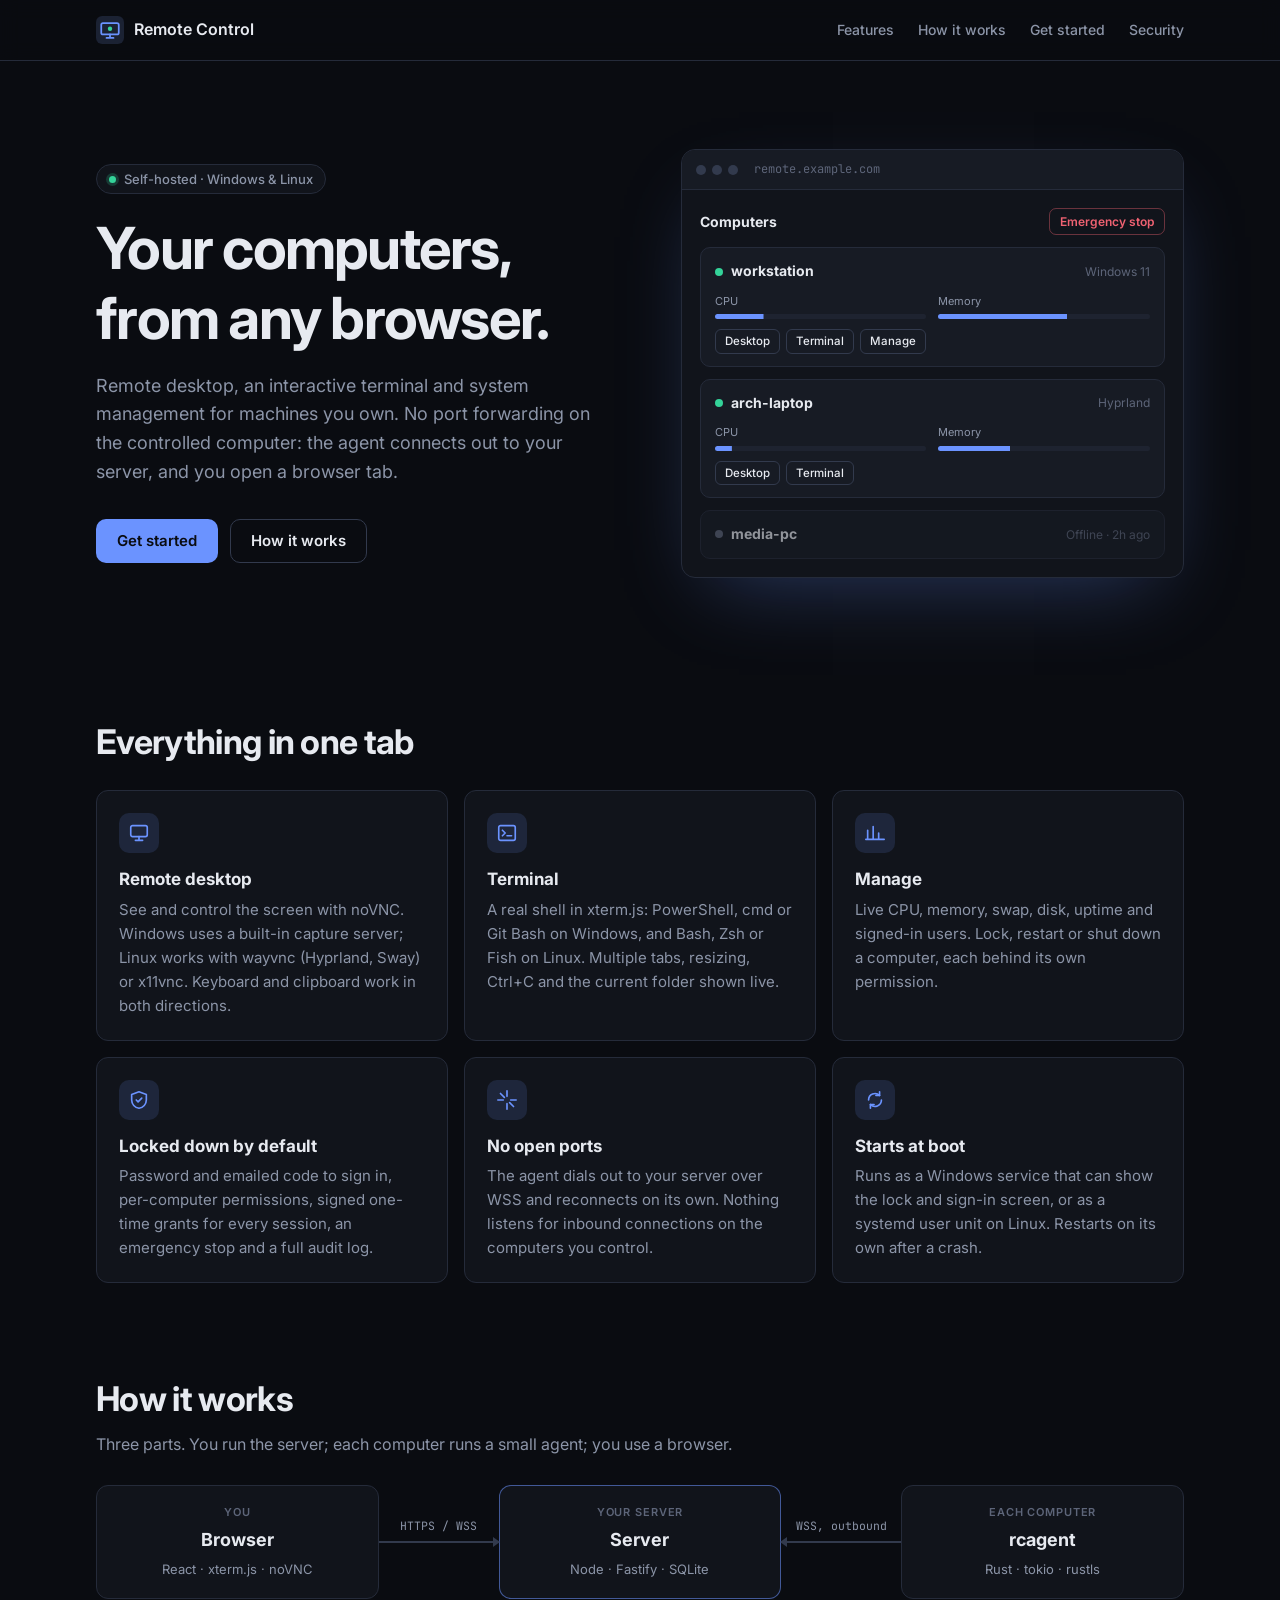
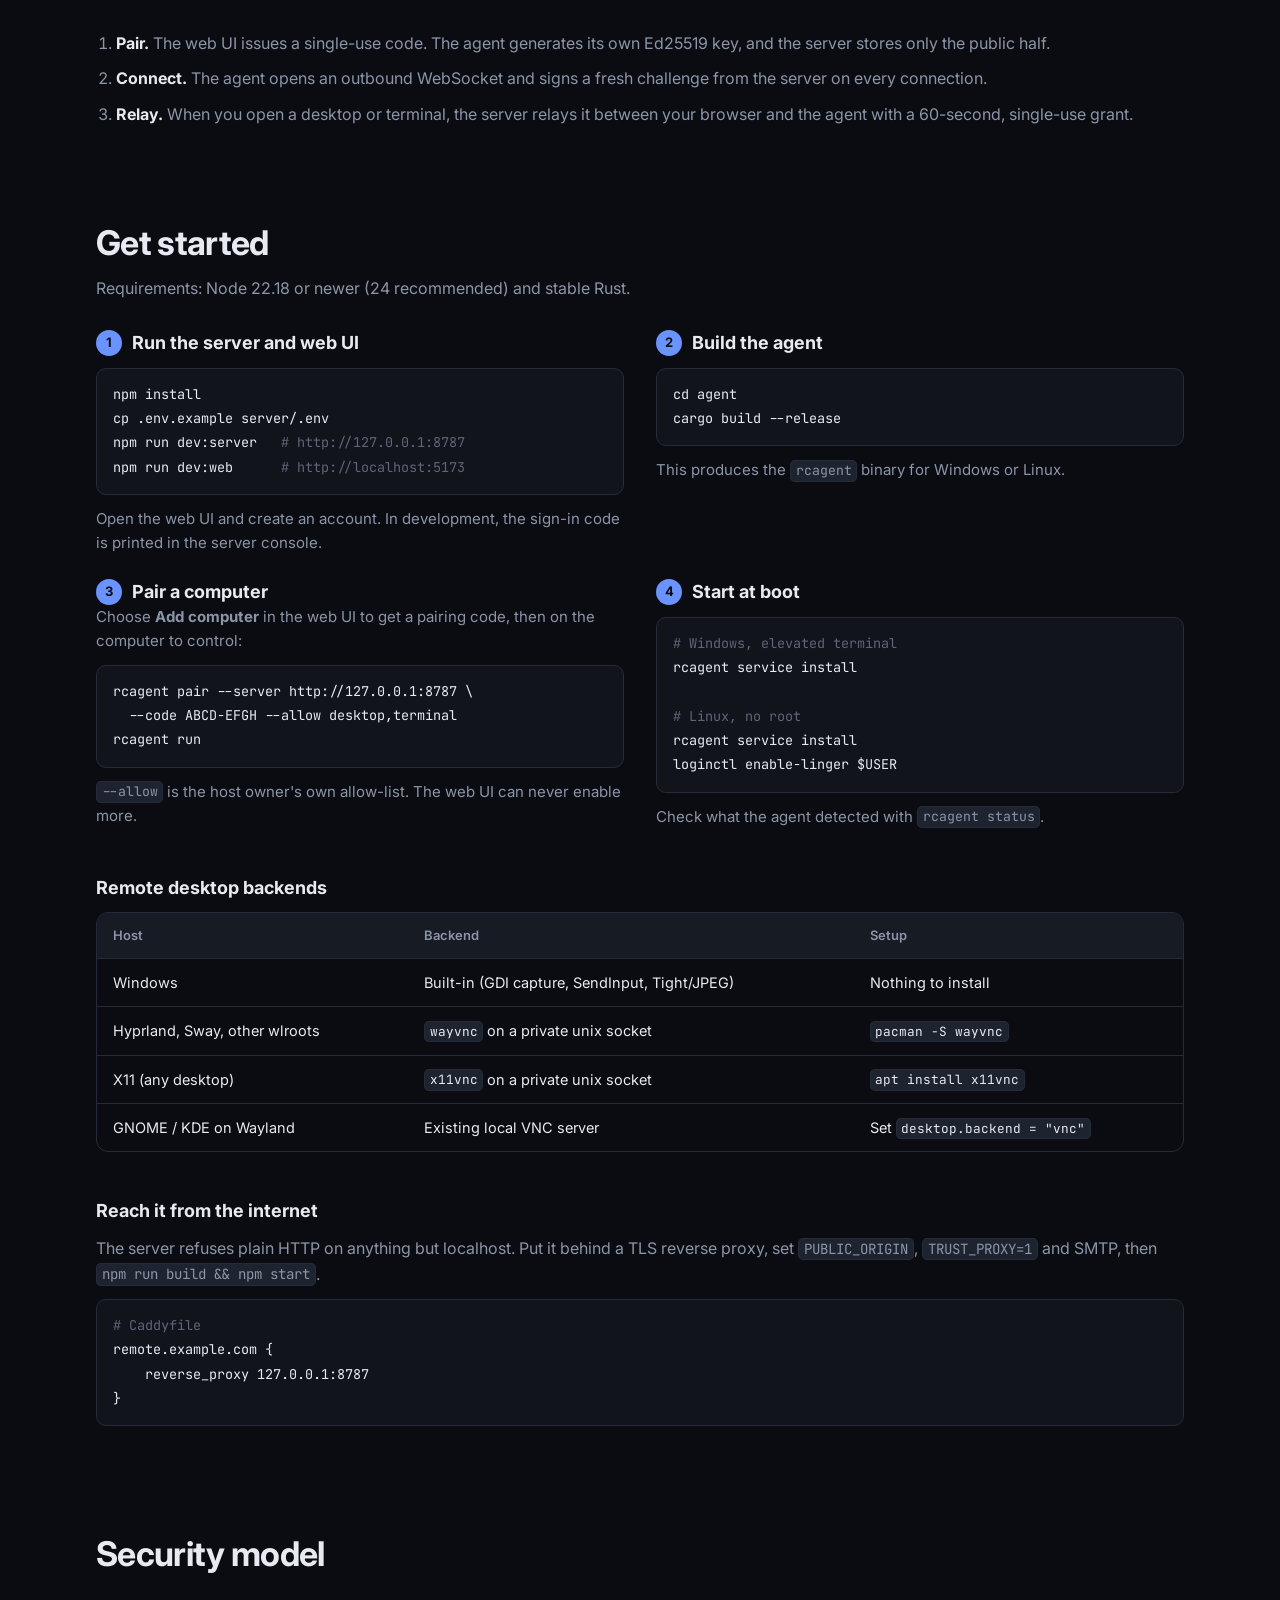
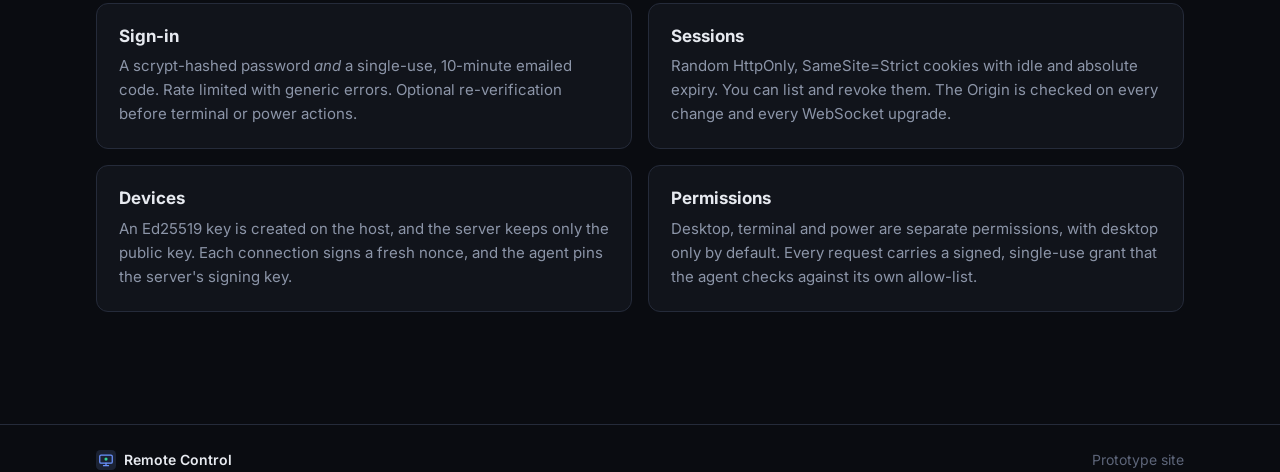
==== index.html @ 275b430e "Site: static prototype website for GitHub Pages Co-Authored-By: Claude Opus 5.5 <noreply@anthropic.c" ====
<!doctype html>
<html lang="en">
  <head>
    <meta charset="UTF-8" />
    <meta name="viewport" content="width=device-width, initial-scale=1.0" />
    <meta name="color-scheme" content="dark" />
    <meta name="robots" content="noindex, nofollow" />
    <meta name="description" content="Self-hosted, browser-based remote desktop, terminal and system management for your own Windows and Linux computers." />
    <title>Remote Control</title>
    <link rel="icon" href="favicon.svg" type="image/svg+xml" />
    <link rel="preconnect" href="https://fonts.googleapis.com" />
    <link rel="preconnect" href="https://fonts.gstatic.com" crossorigin />
    <link href="https://fonts.googleapis.com/css2?family=Inter:wght@400;500;600;700&family=JetBrains+Mono:wght@400;500&display=swap" rel="stylesheet" />
    <link rel="stylesheet" href="style.css" />
  </head>
  <body>
    <header class="nav">
      <div class="wrap nav-inner">
        <a class="brand" href="#top"><img src="favicon.svg" alt="" width="28" height="28" /> Remote Control</a>
        <nav class="nav-links" aria-label="Sections">
          <a href="#features">Features</a>
          <a href="#how">How it works</a>
          <a href="#start">Get started</a>
          <a href="#security">Security</a>
        </nav>
      </div>
    </header>

    <main id="top">
      <section class="hero wrap">
        <div class="hero-copy">
          <p class="eyebrow"><span class="dot"></span> Self-hosted · Windows &amp; Linux</p>
          <h1>Your computers, from any browser.</h1>
          <p class="lead">
            Remote desktop, an interactive terminal and system management for machines you own. No port forwarding on the
            controlled computer: the agent connects out to your server, and you open a browser tab.
          </p>
          <div class="cta">
            <a class="btn btn-primary" href="#start">Get started</a>
            <a class="btn btn-ghost" href="#how">How it works</a>
          </div>
        </div>

        <div class="mock" aria-hidden="true">
          <div class="mock-bar"><span></span><span></span><span></span><em>remote.example.com</em></div>
          <div class="mock-body">
            <div class="mock-head">
              <strong>Computers</strong>
              <span class="mock-stop">Emergency stop</span>
            </div>
            <div class="device">
              <div class="device-top"><span class="status ok"></span><b>workstation</b><small>Windows 11</small></div>
              <div class="meters">
                <label>CPU<i style="--v: 23%"></i></label>
                <label>Memory<i style="--v: 61%"></i></label>
              </div>
              <div class="chips"><span>Desktop</span><span>Terminal</span><span>Manage</span></div>
            </div>
            <div class="device">
              <div class="device-top"><span class="status ok"></span><b>arch-laptop</b><small>Hyprland</small></div>
              <div class="meters">
                <label>CPU<i style="--v: 8%"></i></label>
                <label>Memory<i style="--v: 34%"></i></label>
              </div>
              <div class="chips"><span>Desktop</span><span>Terminal</span></div>
            </div>
            <div class="device off">
              <div class="device-top"><span class="status"></span><b>media-pc</b><small>Offline · 2h ago</small></div>
            </div>
          </div>
        </div>
      </section>

      <section id="features" class="wrap section">
        <h2>Everything in one tab</h2>
        <div class="grid">
          <article class="card">
            <div class="icon">
              <svg viewBox="0 0 24 24"><rect x="3" y="4" width="18" height="12" rx="2" /><path d="M8 20h8M12 16v4" /></svg>
            </div>
            <h3>Remote desktop</h3>
            <p>
              See and control the screen with noVNC. Windows uses a built-in capture server; Linux works with wayvnc
              (Hyprland, Sway) or x11vnc. Keyboard and clipboard work in both directions.
            </p>
          </article>
          <article class="card">
            <div class="icon">
              <svg viewBox="0 0 24 24"><rect x="3" y="4" width="18" height="16" rx="2" /><path d="M7 9l3 3-3 3M12 15h5" /></svg>
            </div>
            <h3>Terminal</h3>
            <p>
              A real shell in xterm.js: PowerShell, cmd or Git Bash on Windows, and Bash, Zsh or Fish on Linux. Multiple tabs,
              resizing, Ctrl+C and the current folder shown live.
            </p>
          </article>
          <article class="card">
            <div class="icon">
              <svg viewBox="0 0 24 24"><path d="M4 19V9M10 19V5M16 19v-7M22 19H2" /></svg>
            </div>
            <h3>Manage</h3>
            <p>
              Live CPU, memory, swap, disk, uptime and signed-in users. Lock, restart or shut down a computer, each behind its
              own permission.
            </p>
          </article>
          <article class="card">
            <div class="icon">
              <svg viewBox="0 0 24 24"><path d="M12 3l8 3v6c0 4.5-3.4 8.3-8 9-4.6-.7-8-4.5-8-9V6z" /><path d="M9 12l2 2 4-4" /></svg>
            </div>
            <h3>Locked down by default</h3>
            <p>
              Password and emailed code to sign in, per-computer permissions, signed one-time grants for every session, an
              emergency stop and a full audit log.
            </p>
          </article>
          <article class="card">
            <div class="icon">
              <svg viewBox="0 0 24 24"><path d="M12 2v6M12 22v-6M4.9 4.9l4.2 4.2M19.1 19.1l-4.2-4.2M2 12h6M22 12h-6" /></svg>
            </div>
            <h3>No open ports</h3>
            <p>
              The agent dials out to your server over WSS and reconnects on its own. Nothing listens for inbound connections on
              the computers you control.
            </p>
          </article>
          <article class="card">
            <div class="icon">
              <svg viewBox="0 0 24 24"><path d="M5 12a7 7 0 0 1 12-4.9M19 12a7 7 0 0 1-12 4.9" /><path d="M17 3v4h-4M7 21v-4h4" /></svg>
            </div>
            <h3>Starts at boot</h3>
            <p>
              Runs as a Windows service that can show the lock and sign-in screen, or as a systemd user unit on Linux. Restarts
              on its own after a crash.
            </p>
          </article>
        </div>
      </section>

      <section id="how" class="wrap section">
        <h2>How it works</h2>
        <p class="sub">Three parts. You run the server; each computer runs a small agent; you use a browser.</p>
        <div class="flow">
          <div class="node">
            <span class="tag">You</span>
            <b>Browser</b>
            <small>React · xterm.js · noVNC</small>
          </div>
          <div class="link"><span>HTTPS / WSS</span></div>
          <div class="node node-accent">
            <span class="tag">Your server</span>
            <b>Server</b>
            <small>Node · Fastify · SQLite</small>
          </div>
          <div class="link link-rev"><span>WSS, outbound</span></div>
          <div class="node">
            <span class="tag">Each computer</span>
            <b>rcagent</b>
            <small>Rust · tokio · rustls</small>
          </div>
        </div>
        <ol class="steps">
          <li><b>Pair.</b> The web UI issues a single-use code. The agent generates its own Ed25519 key, and the server stores only the public half.</li>
          <li><b>Connect.</b> The agent opens an outbound WebSocket and signs a fresh challenge from the server on every connection.</li>
          <li><b>Relay.</b> When you open a desktop or terminal, the server relays it between your browser and the agent with a 60-second, single-use grant.</li>
        </ol>
      </section>

      <section id="start" class="wrap section">
        <h2>Get started</h2>
        <p class="sub">Requirements: Node 22.18 or newer (24 recommended) and stable Rust.</p>

        <div class="split">
          <div>
            <h3><span class="num">1</span> Run the server and web UI</h3>
            <pre><code>npm install
cp .env.example server/.env
npm run dev:server   <span class="c"># http://127.0.0.1:8787</span>
npm run dev:web      <span class="c"># http://localhost:5173</span></code></pre>
            <p>Open the web UI and create an account. In development, the sign-in code is printed in the server console.</p>
          </div>
          <div>
            <h3><span class="num">2</span> Build the agent</h3>
            <pre><code>cd agent
cargo build --release</code></pre>
            <p>This produces the <code>rcagent</code> binary for Windows or Linux.</p>
          </div>
          <div>
            <h3><span class="num">3</span> Pair a computer</h3>
            <p>Choose <b>Add computer</b> in the web UI to get a pairing code, then on the computer to control:</p>
            <pre><code>rcagent pair --server http://127.0.0.1:8787 \
  --code ABCD-EFGH --allow desktop,terminal
rcagent run</code></pre>
            <p><code>--allow</code> is the host owner's own allow-list. The web UI can never enable more.</p>
          </div>
          <div>
            <h3><span class="num">4</span> Start at boot</h3>
            <pre><code><span class="c"># Windows, elevated terminal</span>
rcagent service install

<span class="c"># Linux, no root</span>
rcagent service install
loginctl enable-linger $USER</code></pre>
            <p>Check what the agent detected with <code>rcagent status</code>.</p>
          </div>
        </div>

        <h3 class="mt">Remote desktop backends</h3>
        <div class="table-wrap">
          <table>
            <thead>
              <tr><th>Host</th><th>Backend</th><th>Setup</th></tr>
            </thead>
            <tbody>
              <tr><td>Windows</td><td>Built-in (GDI capture, SendInput, Tight/JPEG)</td><td>Nothing to install</td></tr>
              <tr><td>Hyprland, Sway, other wlroots</td><td><code>wayvnc</code> on a private unix socket</td><td><code>pacman -S wayvnc</code></td></tr>
              <tr><td>X11 (any desktop)</td><td><code>x11vnc</code> on a private unix socket</td><td><code>apt install x11vnc</code></td></tr>
              <tr><td>GNOME / KDE on Wayland</td><td>Existing local VNC server</td><td>Set <code>desktop.backend = "vnc"</code></td></tr>
            </tbody>
          </table>
        </div>

        <h3 class="mt">Reach it from the internet</h3>
        <p>
          The server refuses plain HTTP on anything but localhost. Put it behind a TLS reverse proxy, set
          <code>PUBLIC_ORIGIN</code>, <code>TRUST_PROXY=1</code> and SMTP, then <code>npm run build &amp;&amp; npm start</code>.
        </p>
        <pre><code><span class="c"># Caddyfile</span>
remote.example.com {
    reverse_proxy 127.0.0.1:8787
}</code></pre>
      </section>

      <section id="security" class="wrap section">
        <h2>Security model</h2>
        <div class="grid grid-2">
          <div class="point">
            <h3>Sign-in</h3>
            <p>A scrypt-hashed password <em>and</em> a single-use, 10-minute emailed code. Rate limited with generic errors. Optional re-verification before terminal or power actions.</p>
          </div>
          <div class="point">
            <h3>Sessions</h3>
            <p>Random HttpOnly, SameSite=Strict cookies with idle and absolute expiry. You can list and revoke them. The Origin is checked on every change and every WebSocket upgrade.</p>
          </div>
          <div class="point">
            <h3>Devices</h3>
            <p>An Ed25519 key is created on the host, and the server keeps only the public key. Each connection signs a fresh nonce, and the agent pins the server's signing key.</p>
          </div>
          <div class="point">
            <h3>Permissions</h3>
            <p>Desktop, terminal and power are separate permissions, with desktop only by default. Every request carries a signed, single-use grant that the agent checks against its own allow-list.</p>
          </div>
        </div>
      </section>
    </main>

    <footer class="footer">
      <div class="wrap footer-inner">
        <span><img src="favicon.svg" alt="" width="20" height="20" /> Remote Control</span>
        <span class="muted">Prototype site</span>
      </div>
    </footer>
  </body>
</html>
---- style.css ----
:root {
  --bg: #0a0c11;
  --surface: #11141b;
  --surface-2: #171b24;
  --surface-3: #1e2330;
  --line: #252b3a;
  --line-strong: #323a4d;
  --fg: #e7eaf0;
  --muted: #8c95a8;
  --faint: #5d6579;
  --accent: #6b93ff;
  --accent-strong: #5179f2;
  --ok: #34d399;
  --sans: 'Inter', ui-sans-serif, system-ui, -apple-system, 'Segoe UI', Roboto, sans-serif;
  --mono: 'JetBrains Mono', 'Cascadia Code', 'Fira Code', ui-monospace, Menlo, Consolas, monospace;
}

* {
  box-sizing: border-box;
}

html {
  scroll-behavior: smooth;
  scroll-padding-top: 72px;
}

body {
  margin: 0;
  background: var(--bg);
  color: var(--fg);
  font-family: var(--sans);
  font-size: 16px;
  line-height: 1.6;
  -webkit-font-smoothing: antialiased;
}

::selection {
  background: color-mix(in srgb, var(--accent) 35%, transparent);
}

a {
  color: var(--accent);
  text-decoration: none;
}

h1,
h2,
h3 {
  line-height: 1.2;
  margin: 0;
}

p {
  margin: 0;
}

code {
  font-family: var(--mono);
  font-size: 0.88em;
  background: var(--surface-3);
  border: 1px solid var(--line);
  border-radius: 5px;
  padding: 0.1em 0.35em;
}

pre {
  margin: 12px 0;
  padding: 14px 16px;
  background: var(--surface);
  border: 1px solid var(--line);
  border-radius: 10px;
  overflow-x: auto;
  font-size: 13.5px;
  line-height: 1.65;
}

pre code {
  background: none;
  border: 0;
  padding: 0;
  font-size: inherit;
}

pre .c {
  color: var(--faint);
}

.wrap {
  max-width: 1120px;
  margin: 0 auto;
  padding: 0 16px;
}

.muted {
  color: var(--faint);
}

/* Nav */
.nav {
  position: sticky;
  top: 0;
  z-index: 10;
  background: color-mix(in srgb, var(--bg) 82%, transparent);
  backdrop-filter: blur(10px);
  border-bottom: 1px solid var(--line);
}

.nav-inner {
  display: flex;
  align-items: center;
  justify-content: space-between;
  height: 60px;
  gap: 16px;
}

.brand {
  display: flex;
  align-items: center;
  gap: 10px;
  color: var(--fg);
  font-weight: 600;
  white-space: nowrap;
}

.nav-links {
  display: flex;
  gap: 24px;
}

.nav-links a {
  color: var(--muted);
  font-size: 14px;
  font-weight: 500;
}

.nav-links a:hover {
  color: var(--fg);
}

/* Hero */
.hero {
  display: grid;
  grid-template-columns: 1.05fr 1fr;
  gap: 56px;
  align-items: center;
  padding-top: 88px;
  padding-bottom: 72px;
}

.eyebrow {
  display: inline-flex;
  align-items: center;
  gap: 8px;
  font-size: 13px;
  font-weight: 500;
  color: var(--muted);
  border: 1px solid var(--line);
  background: var(--surface);
  border-radius: 999px;
  padding: 4px 12px;
}

.dot {
  width: 7px;
  height: 7px;
  border-radius: 50%;
  background: var(--ok);
  box-shadow: 0 0 0 3px color-mix(in srgb, var(--ok) 20%, transparent);
}

h1 {
  font-size: clamp(36px, 5.4vw, 58px);
  font-weight: 700;
  letter-spacing: -0.03em;
  margin: 20px 0 18px;
}

.lead {
  font-size: 18px;
  color: var(--muted);
  max-width: 520px;
}

.cta {
  display: flex;
  flex-wrap: wrap;
  gap: 12px;
  margin-top: 32px;
}

.btn {
  display: inline-flex;
  align-items: center;
  height: 44px;
  padding: 0 20px;
  border-radius: 10px;
  font-weight: 600;
  font-size: 15px;
  border: 1px solid transparent;
  transition: background 0.15s, border-color 0.15s;
}

.btn-primary {
  background: var(--accent);
  color: #0a0c11;
}

.btn-primary:hover {
  background: var(--accent-strong);
}

.btn-ghost {
  color: var(--fg);
  border-color: var(--line-strong);
}

.btn-ghost:hover {
  background: var(--surface-2);
}

/* Dashboard mock */
.mock {
  background: var(--surface);
  border: 1px solid var(--line);
  border-radius: 14px;
  overflow: hidden;
  box-shadow: 0 30px 80px -30px color-mix(in srgb, var(--accent) 35%, transparent);
}

.mock-bar {
  display: flex;
  align-items: center;
  gap: 6px;
  padding: 10px 14px;
  border-bottom: 1px solid var(--line);
  background: var(--surface-2);
}

.mock-bar span {
  width: 10px;
  height: 10px;
  border-radius: 50%;
  background: var(--line-strong);
}

.mock-bar em {
  margin-left: 10px;
  font-style: normal;
  font-size: 12px;
  color: var(--faint);
  font-family: var(--mono);
}

.mock-body {
  padding: 18px;
  display: grid;
  gap: 12px;
}

.mock-head {
  display: flex;
  justify-content: space-between;
  align-items: center;
  font-size: 14px;
}

.mock-stop {
  font-size: 12px;
  font-weight: 600;
  color: #f06272;
  border: 1px solid color-mix(in srgb, #f06272 40%, transparent);
  border-radius: 7px;
  padding: 3px 10px;
}

.device {
  border: 1px solid var(--line);
  background: var(--surface-2);
  border-radius: 10px;
  padding: 12px 14px;
  display: grid;
  gap: 10px;
}

.device.off {
  opacity: 0.6;
}

.device-top {
  display: flex;
  align-items: center;
  gap: 8px;
  font-size: 14px;
}

.device-top small {
  margin-left: auto;
  color: var(--faint);
  font-size: 12px;
}

.status {
  width: 8px;
  height: 8px;
  border-radius: 50%;
  background: var(--faint);
}

.status.ok {
  background: var(--ok);
}

.meters {
  display: grid;
  grid-template-columns: 1fr 1fr;
  gap: 12px;
}

.meters label {
  font-size: 11px;
  color: var(--muted);
  display: grid;
  gap: 4px;
}

.meters i {
  display: block;
  height: 5px;
  border-radius: 3px;
  background: linear-gradient(var(--accent), var(--accent)) 0 0 / var(--v) 100% no-repeat, var(--surface-3);
}

.chips {
  display: flex;
  flex-wrap: wrap;
  gap: 6px;
}

.chips span {
  font-size: 11.5px;
  font-weight: 500;
  border: 1px solid var(--line-strong);
  border-radius: 6px;
  padding: 2px 9px;
  color: var(--fg);
}

/* Sections */
.section {
  padding-top: 72px;
  padding-bottom: 24px;
}

h2 {
  font-size: clamp(26px, 3.4vw, 34px);
  font-weight: 700;
  letter-spacing: -0.02em;
  margin-bottom: 12px;
}

.sub {
  color: var(--muted);
  margin-bottom: 28px;
}

h2 + .grid {
  margin-top: 28px;
}

.grid {
  display: grid;
  grid-template-columns: repeat(3, 1fr);
  gap: 16px;
}

.grid-2 {
  grid-template-columns: repeat(2, 1fr);
  margin-top: 28px;
}

.card,
.point {
  background: var(--surface);
  border: 1px solid var(--line);
  border-radius: 12px;
  padding: 22px;
}

.card h3,
.point h3 {
  font-size: 17px;
  margin-bottom: 8px;
}

.card p,
.point p {
  color: var(--muted);
  font-size: 15px;
}

.icon {
  width: 40px;
  height: 40px;
  border-radius: 10px;
  display: grid;
  place-items: center;
  background: color-mix(in srgb, var(--accent) 14%, transparent);
  margin-bottom: 16px;
}

.icon svg {
  width: 22px;
  height: 22px;
  fill: none;
  stroke: var(--accent);
  stroke-width: 1.8;
  stroke-linecap: round;
  stroke-linejoin: round;
}

/* Architecture flow */
.flow {
  display: grid;
  grid-template-columns: 1fr auto 1fr auto 1fr;
  align-items: center;
  gap: 0;
}

.node {
  background: var(--surface);
  border: 1px solid var(--line);
  border-radius: 12px;
  padding: 18px;
  text-align: center;
  display: grid;
  gap: 4px;
}

.node-accent {
  border-color: color-mix(in srgb, var(--accent) 55%, transparent);
}

.node b {
  font-size: 18px;
}

.node small {
  color: var(--muted);
  font-size: 13px;
}

.tag {
  font-size: 11px;
  font-weight: 600;
  text-transform: uppercase;
  letter-spacing: 0.08em;
  color: var(--faint);
}

.link {
  position: relative;
  width: 120px;
  height: 2px;
  background: var(--line-strong);
}

.link::after {
  content: '';
  position: absolute;
  right: -1px;
  top: -4px;
  border: 5px solid transparent;
  border-left: 7px solid var(--line-strong);
  border-right: 0;
}

.link-rev::after {
  right: auto;
  left: -1px;
  border-left: 0;
  border-right: 7px solid var(--line-strong);
}

.link span {
  position: absolute;
  bottom: 8px;
  left: 50%;
  transform: translateX(-50%);
  white-space: nowrap;
  font-size: 11.5px;
  font-family: var(--mono);
  color: var(--muted);
}

.steps {
  margin: 32px 0 0;
  padding-left: 20px;
  display: grid;
  gap: 10px;
  color: var(--muted);
}

.steps b {
  color: var(--fg);
}

/* Get started */
.split {
  display: grid;
  grid-template-columns: 1fr 1fr;
  gap: 24px 32px;
}

.split > div {
  min-width: 0;
}

.split h3,
h3.mt {
  font-size: 18px;
  display: flex;
  align-items: center;
  gap: 10px;
}

.split p {
  color: var(--muted);
  font-size: 15px;
}

.num {
  display: inline-grid;
  place-items: center;
  width: 26px;
  height: 26px;
  border-radius: 50%;
  background: var(--accent);
  color: #0a0c11;
  font-size: 13px;
  font-weight: 700;
}

.mt {
  margin-top: 48px;
  margin-bottom: 14px;
}

h3.mt + p {
  color: var(--muted);
}

.table-wrap {
  overflow-x: auto;
  border: 1px solid var(--line);
  border-radius: 12px;
}

table {
  width: 100%;
  border-collapse: collapse;
  font-size: 14.5px;
}

th,
td {
  text-align: left;
  padding: 12px 16px;
  border-bottom: 1px solid var(--line);
}

th {
  background: var(--surface-2);
  font-weight: 600;
  color: var(--muted);
  font-size: 13px;
}

tr:last-child td {
  border-bottom: 0;
}

/* Footer */
.footer {
  margin-top: 88px;
  border-top: 1px solid var(--line);
}

.footer-inner {
  display: flex;
  justify-content: space-between;
  align-items: center;
  padding-top: 24px;
  padding-bottom: 24px;
  font-size: 14px;
}

.footer-inner span:first-child {
  display: flex;
  align-items: center;
  gap: 8px;
  font-weight: 600;
}

/* Responsive */
@media (max-width: 960px) {
  .hero {
    grid-template-columns: 1fr;
    gap: 40px;
    padding-top: 56px;
  }
  .grid {
    grid-template-columns: 1fr 1fr;
  }
  .flow {
    grid-template-columns: 1fr;
    justify-items: stretch;
  }
  .link {
    width: 2px;
    height: 48px;
    justify-self: center;
  }
  .link::after {
    right: auto;
    left: -4px;
    top: auto;
    bottom: -1px;
    border: 5px solid transparent;
    border-top: 7px solid var(--line-strong);
    border-bottom: 0;
  }
  .link-rev::after {
    bottom: auto;
    top: -1px;
    border-top: 0;
    border-bottom: 7px solid var(--line-strong);
  }
  .link span {
    bottom: auto;
    top: 50%;
    left: 14px;
    transform: translateY(-50%);
  }
}

@media (max-width: 700px) {
  .nav-links {
    display: none;
  }
  .grid,
  .grid-2,
  .split {
    grid-template-columns: 1fr;
  }
  .lead {
    font-size: 16.5px;
  }
}
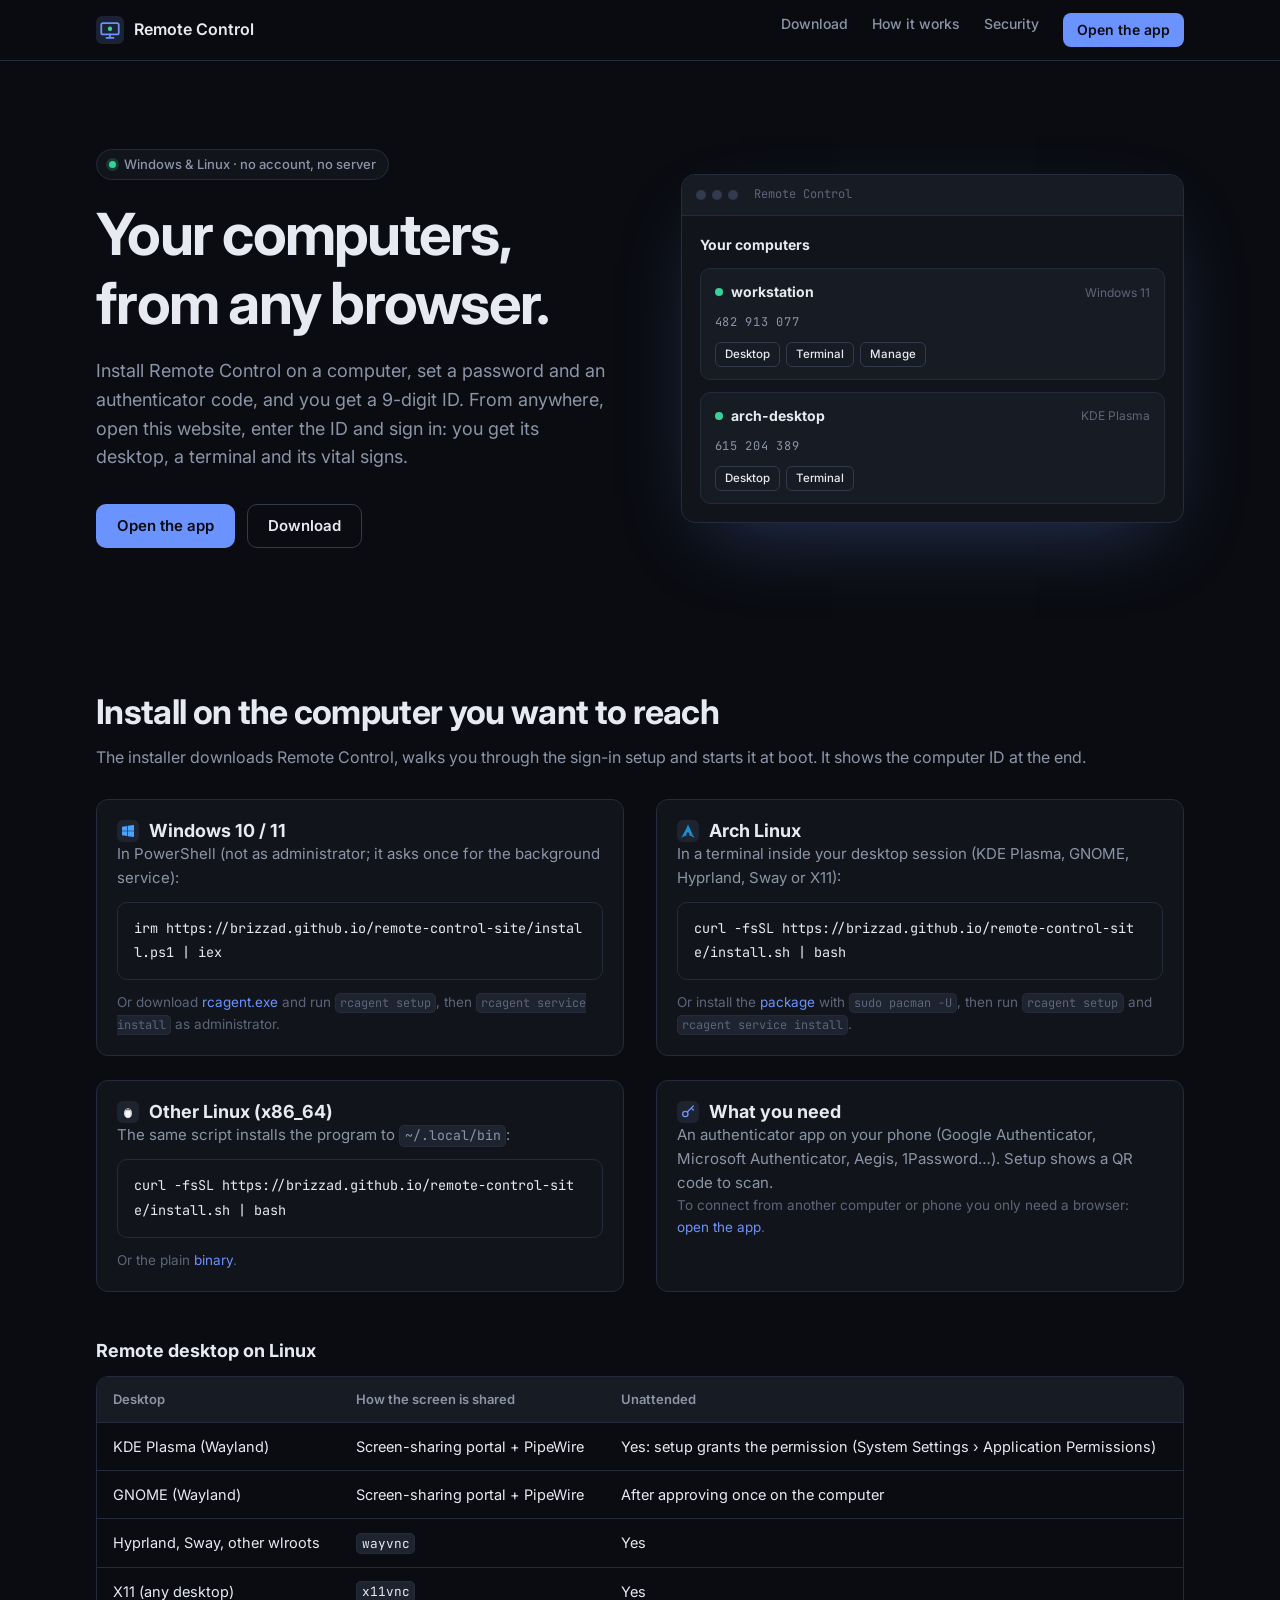
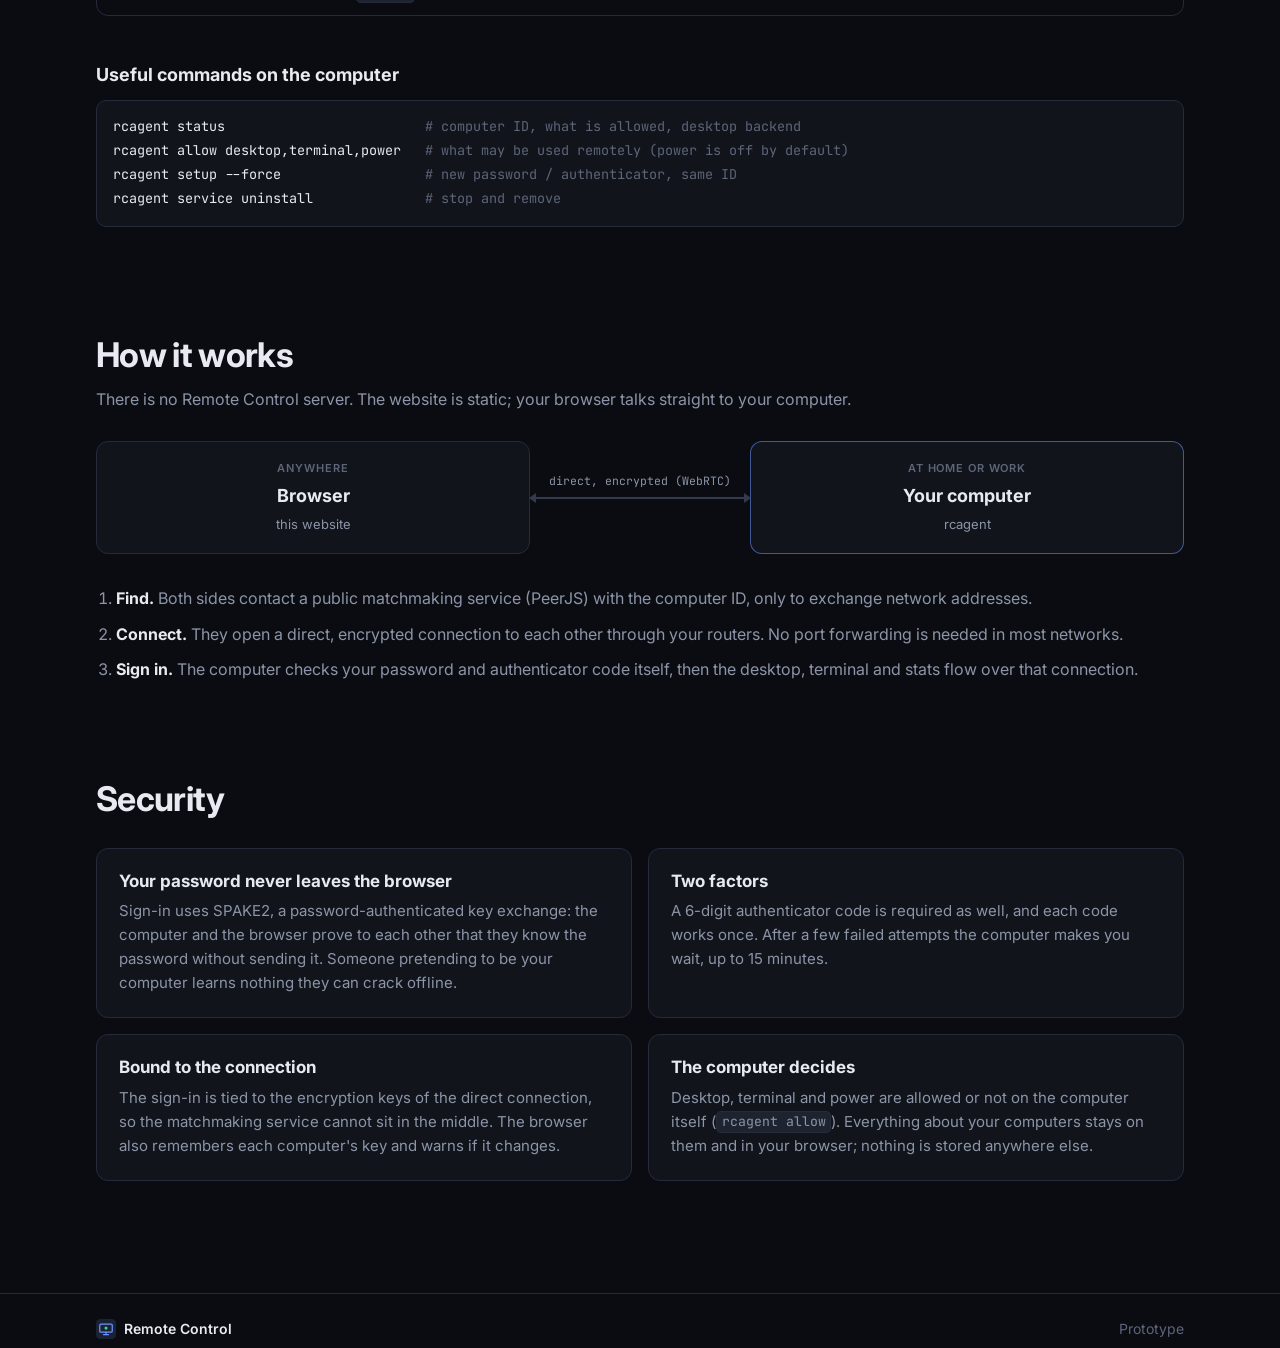
==== commit faa40008: "Deploy website from 8752066" ====
--- a/index.html
+++ b/index.html
@@ -5,7 +5,7 @@
     <meta name="viewport" content="width=device-width, initial-scale=1.0" />
     <meta name="color-scheme" content="dark" />
     <meta name="robots" content="noindex, nofollow" />
-    <meta name="description" content="Self-hosted, browser-based remote desktop, terminal and system management for your own Windows and Linux computers." />
+    <meta name="description" content="Remote desktop, terminal and system management for your own Windows and Linux computers, from the browser." />
     <title>Remote Control</title>
     <link rel="icon" href="favicon.svg" type="image/svg+xml" />
     <link rel="preconnect" href="https://fonts.googleapis.com" />
@@ -18,10 +18,10 @@
       <div class="wrap nav-inner">
         <a class="brand" href="#top"><img src="favicon.svg" alt="" width="28" height="28" /> Remote Control</a>
         <nav class="nav-links" aria-label="Sections">
-          <a href="#features">Features</a>
+          <a href="#download">Download</a>
           <a href="#how">How it works</a>
-          <a href="#start">Get started</a>
           <a href="#security">Security</a>
+          <a class="nav-cta" href="app/">Open the app</a>
         </nav>
       </div>
     </header>
@@ -29,226 +29,131 @@
     <main id="top">
       <section class="hero wrap">
         <div class="hero-copy">
-          <p class="eyebrow"><span class="dot"></span> Self-hosted · Windows &amp; Linux</p>
+          <p class="eyebrow"><span class="dot"></span> Windows &amp; Linux · no account, no server</p>
           <h1>Your computers, from any browser.</h1>
           <p class="lead">
-            Remote desktop, an interactive terminal and system management for machines you own. No port forwarding on the
-            controlled computer: the agent connects out to your server, and you open a browser tab.
+            Install Remote Control on a computer, set a password and an authenticator code, and you get a 9-digit ID. From
+            anywhere, open this website, enter the ID and sign in: you get its desktop, a terminal and its vital signs.
           </p>
           <div class="cta">
-            <a class="btn btn-primary" href="#start">Get started</a>
-            <a class="btn btn-ghost" href="#how">How it works</a>
+            <a class="btn btn-primary" href="app/">Open the app</a>
+            <a class="btn btn-ghost" href="#download">Download</a>
           </div>
         </div>
 
         <div class="mock" aria-hidden="true">
-          <div class="mock-bar"><span></span><span></span><span></span><em>remote.example.com</em></div>
+          <div class="mock-bar"><span></span><span></span><span></span><em>Remote Control</em></div>
           <div class="mock-body">
             <div class="mock-head">
-              <strong>Computers</strong>
-              <span class="mock-stop">Emergency stop</span>
+              <strong>Your computers</strong>
             </div>
             <div class="device">
               <div class="device-top"><span class="status ok"></span><b>workstation</b><small>Windows 11</small></div>
-              <div class="meters">
-                <label>CPU<i style="--v: 23%"></i></label>
-                <label>Memory<i style="--v: 61%"></i></label>
-              </div>
+              <div class="idline">482 913 077</div>
               <div class="chips"><span>Desktop</span><span>Terminal</span><span>Manage</span></div>
             </div>
             <div class="device">
-              <div class="device-top"><span class="status ok"></span><b>arch-laptop</b><small>Hyprland</small></div>
-              <div class="meters">
-                <label>CPU<i style="--v: 8%"></i></label>
-                <label>Memory<i style="--v: 34%"></i></label>
-              </div>
+              <div class="device-top"><span class="status ok"></span><b>arch-desktop</b><small>KDE Plasma</small></div>
+              <div class="idline">615 204 389</div>
               <div class="chips"><span>Desktop</span><span>Terminal</span></div>
-            </div>
-            <div class="device off">
-              <div class="device-top"><span class="status"></span><b>media-pc</b><small>Offline · 2h ago</small></div>
             </div>
           </div>
         </div>
       </section>
 
-      <section id="features" class="wrap section">
-        <h2>Everything in one tab</h2>
-        <div class="grid">
-          <article class="card">
-            <div class="icon">
-              <svg viewBox="0 0 24 24"><rect x="3" y="4" width="18" height="12" rx="2" /><path d="M8 20h8M12 16v4" /></svg>
-            </div>
-            <h3>Remote desktop</h3>
-            <p>
-              See and control the screen with noVNC. Windows uses a built-in capture server; Linux works with wayvnc
-              (Hyprland, Sway) or x11vnc. Keyboard and clipboard work in both directions.
-            </p>
-          </article>
-          <article class="card">
-            <div class="icon">
-              <svg viewBox="0 0 24 24"><rect x="3" y="4" width="18" height="16" rx="2" /><path d="M7 9l3 3-3 3M12 15h5" /></svg>
-            </div>
-            <h3>Terminal</h3>
-            <p>
-              A real shell in xterm.js: PowerShell, cmd or Git Bash on Windows, and Bash, Zsh or Fish on Linux. Multiple tabs,
-              resizing, Ctrl+C and the current folder shown live.
-            </p>
-          </article>
-          <article class="card">
-            <div class="icon">
-              <svg viewBox="0 0 24 24"><path d="M4 19V9M10 19V5M16 19v-7M22 19H2" /></svg>
-            </div>
-            <h3>Manage</h3>
-            <p>
-              Live CPU, memory, swap, disk, uptime and signed-in users. Lock, restart or shut down a computer, each behind its
-              own permission.
-            </p>
-          </article>
-          <article class="card">
-            <div class="icon">
-              <svg viewBox="0 0 24 24"><path d="M12 3l8 3v6c0 4.5-3.4 8.3-8 9-4.6-.7-8-4.5-8-9V6z" /><path d="M9 12l2 2 4-4" /></svg>
-            </div>
-            <h3>Locked down by default</h3>
-            <p>
-              Password and emailed code to sign in, per-computer permissions, signed one-time grants for every session, an
-              emergency stop and a full audit log.
-            </p>
-          </article>
-          <article class="card">
-            <div class="icon">
-              <svg viewBox="0 0 24 24"><path d="M12 2v6M12 22v-6M4.9 4.9l4.2 4.2M19.1 19.1l-4.2-4.2M2 12h6M22 12h-6" /></svg>
-            </div>
-            <h3>No open ports</h3>
-            <p>
-              The agent dials out to your server over WSS and reconnects on its own. Nothing listens for inbound connections on
-              the computers you control.
-            </p>
-          </article>
-          <article class="card">
-            <div class="icon">
-              <svg viewBox="0 0 24 24"><path d="M5 12a7 7 0 0 1 12-4.9M19 12a7 7 0 0 1-12 4.9" /><path d="M17 3v4h-4M7 21v-4h4" /></svg>
-            </div>
-            <h3>Starts at boot</h3>
-            <p>
-              Runs as a Windows service that can show the lock and sign-in screen, or as a systemd user unit on Linux. Restarts
-              on its own after a crash.
-            </p>
-          </article>
+      <section id="download" class="wrap section">
+        <h2>Install on the computer you want to reach</h2>
+        <p class="sub">The installer downloads Remote Control, walks you through the sign-in setup and starts it at boot. It shows the computer ID at the end.</p>
+
+        <div class="split">
+          <div class="dl">
+            <h3><span class="os os-win"></span> Windows 10 / 11</h3>
+            <p>In PowerShell (not as administrator; it asks once for the background service):</p>
+            <pre><code>irm https://brizzad.github.io/remote-control-site/install.ps1 | iex</code></pre>
+            <p class="alt">Or download <a href="https://github.com/brizzad/remote-control-site/releases/latest/download/rcagent-windows-x86_64.exe">rcagent.exe</a> and run <code>rcagent setup</code>, then <code>rcagent service install</code> as administrator.</p>
+          </div>
+          <div class="dl">
+            <h3><span class="os os-arch"></span> Arch Linux</h3>
+            <p>In a terminal inside your desktop session (KDE Plasma, GNOME, Hyprland, Sway or X11):</p>
+            <pre><code>curl -fsSL https://brizzad.github.io/remote-control-site/install.sh | bash</code></pre>
+            <p class="alt">Or install the <a href="https://github.com/brizzad/remote-control-site/releases/latest/download/remote-control-x86_64.pkg.tar.zst">package</a> with <code>sudo pacman -U</code>, then run <code>rcagent setup</code> and <code>rcagent service install</code>.</p>
+          </div>
+          <div class="dl">
+            <h3><span class="os os-linux"></span> Other Linux (x86_64)</h3>
+            <p>The same script installs the program to <code>~/.local/bin</code>:</p>
+            <pre><code>curl -fsSL https://brizzad.github.io/remote-control-site/install.sh | bash</code></pre>
+            <p class="alt">Or the plain <a href="https://github.com/brizzad/remote-control-site/releases/latest/download/rcagent-linux-x86_64">binary</a>.</p>
+          </div>
+          <div class="dl">
+            <h3><span class="os os-key"></span> What you need</h3>
+            <p>An authenticator app on your phone (Google Authenticator, Microsoft Authenticator, Aegis, 1Password…). Setup shows a QR code to scan.</p>
+            <p class="alt">To connect from another computer or phone you only need a browser: <a href="app/">open the app</a>.</p>
+          </div>
         </div>
+
+        <h3 class="mt">Remote desktop on Linux</h3>
+        <div class="table-wrap">
+          <table>
+            <thead>
+              <tr><th>Desktop</th><th>How the screen is shared</th><th>Unattended</th></tr>
+            </thead>
+            <tbody>
+              <tr><td>KDE Plasma (Wayland)</td><td>Screen-sharing portal + PipeWire</td><td>Yes: setup grants the permission (System Settings › Application Permissions)</td></tr>
+              <tr><td>GNOME (Wayland)</td><td>Screen-sharing portal + PipeWire</td><td>After approving once on the computer</td></tr>
+              <tr><td>Hyprland, Sway, other wlroots</td><td><code>wayvnc</code></td><td>Yes</td></tr>
+              <tr><td>X11 (any desktop)</td><td><code>x11vnc</code></td><td>Yes</td></tr>
+            </tbody>
+          </table>
+        </div>
+
+        <h3 class="mt">Useful commands on the computer</h3>
+        <pre><code>rcagent status                         <span class="c"># computer ID, what is allowed, desktop backend</span>
+rcagent allow desktop,terminal,power   <span class="c"># what may be used remotely (power is off by default)</span>
+rcagent setup --force                  <span class="c"># new password / authenticator, same ID</span>
+rcagent service uninstall              <span class="c"># stop and remove</span></code></pre>
       </section>
 
       <section id="how" class="wrap section">
         <h2>How it works</h2>
-        <p class="sub">Three parts. You run the server; each computer runs a small agent; you use a browser.</p>
+        <p class="sub">There is no Remote Control server. The website is static; your browser talks straight to your computer.</p>
         <div class="flow">
           <div class="node">
-            <span class="tag">You</span>
+            <span class="tag">Anywhere</span>
             <b>Browser</b>
-            <small>React · xterm.js · noVNC</small>
+            <small>this website</small>
           </div>
-          <div class="link"><span>HTTPS / WSS</span></div>
+          <div class="link link-both"><span>direct, encrypted (WebRTC)</span></div>
           <div class="node node-accent">
-            <span class="tag">Your server</span>
-            <b>Server</b>
-            <small>Node · Fastify · SQLite</small>
-          </div>
-          <div class="link link-rev"><span>WSS, outbound</span></div>
-          <div class="node">
-            <span class="tag">Each computer</span>
-            <b>rcagent</b>
-            <small>Rust · tokio · rustls</small>
+            <span class="tag">At home or work</span>
+            <b>Your computer</b>
+            <small>rcagent</small>
           </div>
         </div>
         <ol class="steps">
-          <li><b>Pair.</b> The web UI issues a single-use code. The agent generates its own Ed25519 key, and the server stores only the public half.</li>
-          <li><b>Connect.</b> The agent opens an outbound WebSocket and signs a fresh challenge from the server on every connection.</li>
-          <li><b>Relay.</b> When you open a desktop or terminal, the server relays it between your browser and the agent with a 60-second, single-use grant.</li>
+          <li><b>Find.</b> Both sides contact a public matchmaking service (PeerJS) with the computer ID, only to exchange network addresses.</li>
+          <li><b>Connect.</b> They open a direct, encrypted connection to each other through your routers. No port forwarding is needed in most networks.</li>
+          <li><b>Sign in.</b> The computer checks your password and authenticator code itself, then the desktop, terminal and stats flow over that connection.</li>
         </ol>
       </section>
 
-      <section id="start" class="wrap section">
-        <h2>Get started</h2>
-        <p class="sub">Requirements: Node 22.18 or newer (24 recommended) and stable Rust.</p>
-
-        <div class="split">
-          <div>
-            <h3><span class="num">1</span> Run the server and web UI</h3>
-            <pre><code>npm install
-cp .env.example server/.env
-npm run dev:server   <span class="c"># http://127.0.0.1:8787</span>
-npm run dev:web      <span class="c"># http://localhost:5173</span></code></pre>
-            <p>Open the web UI and create an account. In development, the sign-in code is printed in the server console.</p>
-          </div>
-          <div>
-            <h3><span class="num">2</span> Build the agent</h3>
-            <pre><code>cd agent
-cargo build --release</code></pre>
-            <p>This produces the <code>rcagent</code> binary for Windows or Linux.</p>
-          </div>
-          <div>
-            <h3><span class="num">3</span> Pair a computer</h3>
-            <p>Choose <b>Add computer</b> in the web UI to get a pairing code, then on the computer to control:</p>
-            <pre><code>rcagent pair --server http://127.0.0.1:8787 \
-  --code ABCD-EFGH --allow desktop,terminal
-rcagent run</code></pre>
-            <p><code>--allow</code> is the host owner's own allow-list. The web UI can never enable more.</p>
-          </div>
-          <div>
-            <h3><span class="num">4</span> Start at boot</h3>
-            <pre><code><span class="c"># Windows, elevated terminal</span>
-rcagent service install
-
-<span class="c"># Linux, no root</span>
-rcagent service install
-loginctl enable-linger $USER</code></pre>
-            <p>Check what the agent detected with <code>rcagent status</code>.</p>
-          </div>
-        </div>
-
-        <h3 class="mt">Remote desktop backends</h3>
-        <div class="table-wrap">
-          <table>
-            <thead>
-              <tr><th>Host</th><th>Backend</th><th>Setup</th></tr>
-            </thead>
-            <tbody>
-              <tr><td>Windows</td><td>Built-in (GDI capture, SendInput, Tight/JPEG)</td><td>Nothing to install</td></tr>
-              <tr><td>Hyprland, Sway, other wlroots</td><td><code>wayvnc</code> on a private unix socket</td><td><code>pacman -S wayvnc</code></td></tr>
-              <tr><td>X11 (any desktop)</td><td><code>x11vnc</code> on a private unix socket</td><td><code>apt install x11vnc</code></td></tr>
-              <tr><td>GNOME / KDE on Wayland</td><td>Existing local VNC server</td><td>Set <code>desktop.backend = "vnc"</code></td></tr>
-            </tbody>
-          </table>
-        </div>
-
-        <h3 class="mt">Reach it from the internet</h3>
-        <p>
-          The server refuses plain HTTP on anything but localhost. Put it behind a TLS reverse proxy, set
-          <code>PUBLIC_ORIGIN</code>, <code>TRUST_PROXY=1</code> and SMTP, then <code>npm run build &amp;&amp; npm start</code>.
-        </p>
-        <pre><code><span class="c"># Caddyfile</span>
-remote.example.com {
-    reverse_proxy 127.0.0.1:8787
-}</code></pre>
-      </section>
-
       <section id="security" class="wrap section">
-        <h2>Security model</h2>
+        <h2>Security</h2>
         <div class="grid grid-2">
           <div class="point">
-            <h3>Sign-in</h3>
-            <p>A scrypt-hashed password <em>and</em> a single-use, 10-minute emailed code. Rate limited with generic errors. Optional re-verification before terminal or power actions.</p>
+            <h3>Your password never leaves the browser</h3>
+            <p>Sign-in uses SPAKE2, a password-authenticated key exchange: the computer and the browser prove to each other that they know the password without sending it. Someone pretending to be your computer learns nothing they can crack offline.</p>
           </div>
           <div class="point">
-            <h3>Sessions</h3>
-            <p>Random HttpOnly, SameSite=Strict cookies with idle and absolute expiry. You can list and revoke them. The Origin is checked on every change and every WebSocket upgrade.</p>
+            <h3>Two factors</h3>
+            <p>A 6-digit authenticator code is required as well, and each code works once. After a few failed attempts the computer makes you wait, up to 15 minutes.</p>
           </div>
           <div class="point">
-            <h3>Devices</h3>
-            <p>An Ed25519 key is created on the host, and the server keeps only the public key. Each connection signs a fresh nonce, and the agent pins the server's signing key.</p>
+            <h3>Bound to the connection</h3>
+            <p>The sign-in is tied to the encryption keys of the direct connection, so the matchmaking service cannot sit in the middle. The browser also remembers each computer's key and warns if it changes.</p>
           </div>
           <div class="point">
-            <h3>Permissions</h3>
-            <p>Desktop, terminal and power are separate permissions, with desktop only by default. Every request carries a signed, single-use grant that the agent checks against its own allow-list.</p>
+            <h3>The computer decides</h3>
+            <p>Desktop, terminal and power are allowed or not on the computer itself (<code>rcagent allow</code>). Everything about your computers stays on them and in your browser; nothing is stored anywhere else.</p>
           </div>
         </div>
       </section>
@@ -257,7 +162,7 @@
     <footer class="footer">
       <div class="wrap footer-inner">
         <span><img src="favicon.svg" alt="" width="20" height="20" /> Remote Control</span>
-        <span class="muted">Prototype site</span>
+        <span class="muted">Prototype</span>
       </div>
     </footer>
   </body>
--- a/style.css
+++ b/style.css
@@ -421,7 +421,7 @@
 /* Architecture flow */
 .flow {
   display: grid;
-  grid-template-columns: 1fr auto 1fr auto 1fr;
+  grid-template-columns: 1fr auto 1fr;
   align-items: center;
   gap: 0;
 }
@@ -459,7 +459,7 @@
 
 .link {
   position: relative;
-  width: 120px;
+  width: 220px;
   height: 2px;
   background: var(--line-strong);
 }
@@ -656,3 +656,94 @@
     font-size: 16.5px;
   }
 }
+
+/* Website-mode additions */
+.nav-links .nav-cta {
+  color: #0a0c11;
+  background: var(--accent);
+  padding: 6px 14px;
+  border-radius: 8px;
+  font-weight: 600;
+}
+
+.nav-links .nav-cta:hover {
+  color: #0a0c11;
+  background: var(--accent-strong);
+}
+
+.idline {
+  font-family: var(--mono);
+  font-size: 12px;
+  color: var(--muted);
+  letter-spacing: 0.06em;
+}
+
+.dl {
+  background: var(--surface);
+  border: 1px solid var(--line);
+  border-radius: 12px;
+  padding: 20px;
+}
+
+.dl pre {
+  white-space: pre-wrap;
+  word-break: break-all;
+}
+
+.split .dl p.alt {
+  font-size: 13.5px;
+  color: var(--faint);
+}
+
+.os {
+  width: 22px;
+  height: 22px;
+  border-radius: 6px;
+  display: inline-block;
+  background: var(--surface-3) center / 16px no-repeat;
+}
+
+.os-win {
+  background-image: url("data:image/svg+xml,%3Csvg xmlns='http://www.w3.org/2000/svg' viewBox='0 0 24 24' fill='%234aa3ff'%3E%3Cpath d='M3 5.5 10.5 4.4v7.1H3zM11.5 4.3 21 3v8.5h-9.5zM3 12.5h7.5v7.1L3 18.5zM11.5 12.5H21V21l-9.5-1.3z'/%3E%3C/svg%3E");
+}
+
+.os-arch {
+  background-image: url("data:image/svg+xml,%3Csvg xmlns='http://www.w3.org/2000/svg' viewBox='0 0 24 24' fill='%231793d1'%3E%3Cpath d='M12 2c-.9 2.2-1.4 3.6-2.4 5.8.6.6 1.4 1.3 2.6 2.1-1.3-.5-2.2-1.1-2.9-1.7C7.9 11.4 5.9 15.2 2 22c3.1-1.8 5.5-2.9 7.7-3.3-.1-.4-.2-.9-.2-1.3v-.1c.1-2 1.1-3.5 2.4-3.4 1.3.1 2.2 1.8 2.2 3.8 0 .4-.1.8-.1 1.1 2.2.4 4.5 1.5 7.6 3.3-.6-1.1-1.2-2.2-1.7-3.2-.8-.7-1.7-1.5-3.5-2.4 1.2.3 2.1.7 2.8 1.1C16.3 11.7 14.6 8 12 2z'/%3E%3C/svg%3E");
+}
+
+.os-linux {
+  background-image: url("data:image/svg+xml,%3Csvg xmlns='http://www.w3.org/2000/svg' viewBox='0 0 24 24'%3E%3Cellipse cx='12' cy='14' rx='6' ry='7.5' fill='%23d7dbe4'/%3E%3Cellipse cx='12' cy='15' rx='3.6' ry='5.2' fill='%23fff'/%3E%3Ccircle cx='10.3' cy='8.2' r='1' fill='%23111'/%3E%3Ccircle cx='13.7' cy='8.2' r='1' fill='%23111'/%3E%3Cpath d='M10.6 10.2h2.8L12 11.8z' fill='%23f5b14c'/%3E%3C/svg%3E");
+}
+
+.os-key {
+  background-image: url("data:image/svg+xml,%3Csvg xmlns='http://www.w3.org/2000/svg' viewBox='0 0 24 24' fill='none' stroke='%236b93ff' stroke-width='2' stroke-linecap='round'%3E%3Ccircle cx='8' cy='15' r='4'/%3E%3Cpath d='M11 12l9-9M17 6l3 3'/%3E%3C/svg%3E");
+}
+
+.link-both::before {
+  content: '';
+  position: absolute;
+  left: -1px;
+  top: -4px;
+  border: 5px solid transparent;
+  border-right: 7px solid var(--line-strong);
+  border-left: 0;
+}
+
+@media (max-width: 960px) {
+  .link-both::before {
+    left: -4px;
+    top: -1px;
+    border: 5px solid transparent;
+    border-bottom: 7px solid var(--line-strong);
+    border-top: 0;
+  }
+}
+
+@media (max-width: 700px) {
+  .nav-links {
+    display: flex;
+  }
+  .nav-links a:not(.nav-cta) {
+    display: none;
+  }
+}
